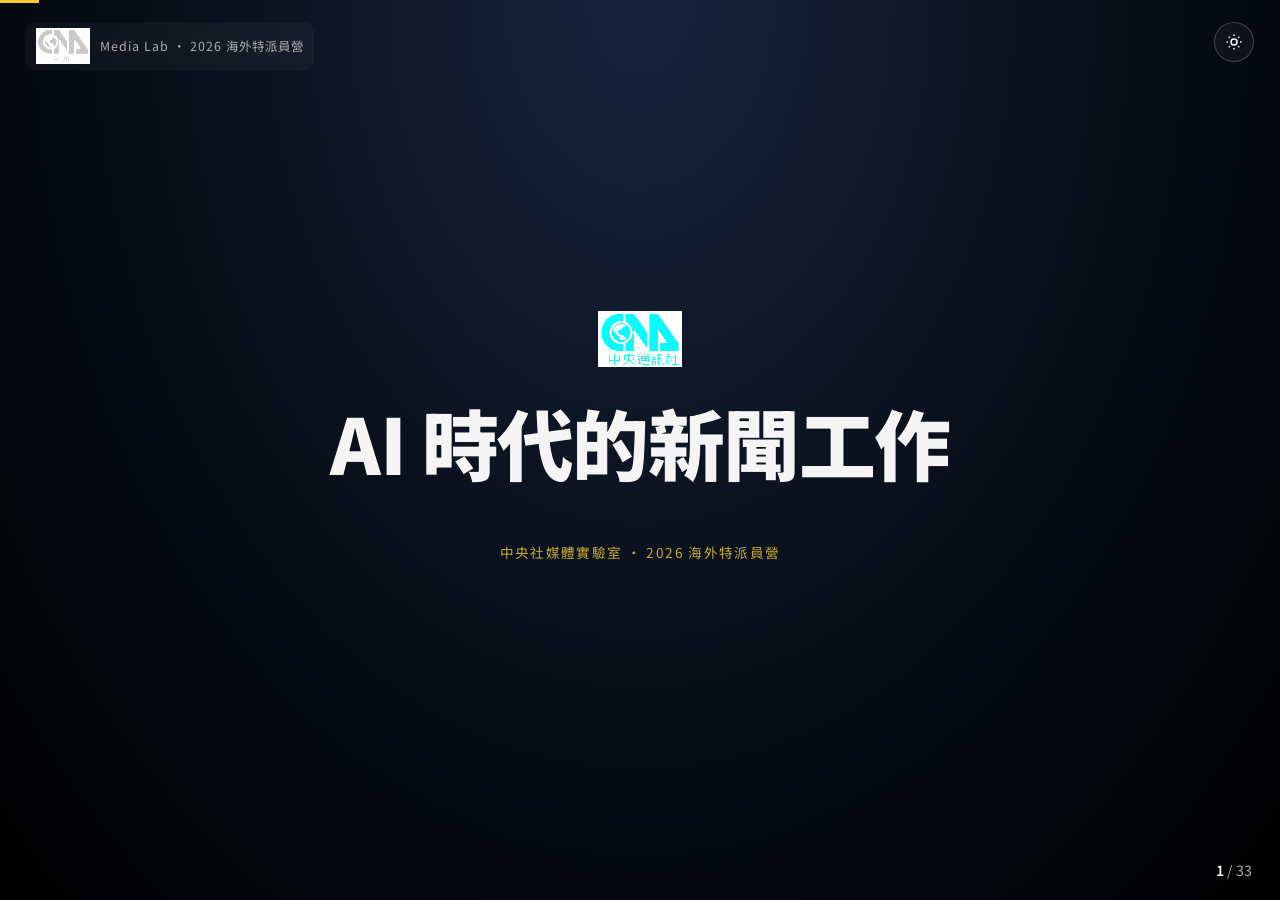
==== presentation.html @ 36f03f14 "Rebuild deck v3: follow updated MD, preserve user's exact text - 33 slides (was 32), more per-headin" ====
<!DOCTYPE html>
<html lang="zh-TW">
<head>
<meta charset="UTF-8">
<meta name="viewport" content="width=device-width, initial-scale=1, viewport-fit=cover">
<title>AI 時代的新聞工作 · 2026 海外特派員營</title>
<link rel="preconnect" href="https://fonts.googleapis.com">
<link rel="preconnect" href="https://fonts.gstatic.com" crossorigin>
<link href="https://fonts.googleapis.com/css2?family=Noto+Sans+TC:wght@400;500;700;900&display=swap" rel="stylesheet">
<style>
  :root {
    --bg: #0a0a0a; --bg-elev: #141414;
    --fg: #f5f5f5; --fg-dim: #aaa;
    --accent: #F4CC2F; --cna: #1B5FAA;
    --divider-bg: linear-gradient(135deg, #0b2543 0%, #1B5FAA 100%);
  }
  html, body { margin:0; padding:0; height:100%; overflow:hidden; background:var(--bg); color:var(--fg);
    font-family: "Noto Sans TC", "PingFang TC", "Microsoft JhengHei", sans-serif; -webkit-font-smoothing: antialiased; }
  #deck { position:relative; height:100vh; width:100vw; }
  .slide { position:absolute; inset:0; display:flex; flex-direction:column;
    justify-content:center; align-items:center; padding:7vh 6vw 10vh; box-sizing:border-box;
    opacity:0; pointer-events:none; transition:opacity 380ms, transform 380ms; transform:translateX(30px);
    overflow-y:auto; overflow-x:hidden; scrollbar-width:thin; scrollbar-color:rgba(255,255,255,0.2) transparent; }
  .slide.active { opacity:1; pointer-events:auto; transform:translateX(0); }
  .slide::-webkit-scrollbar { width:8px; }
  .slide::-webkit-scrollbar-thumb { background:rgba(255,255,255,0.2); border-radius:4px; }
  .slide::-webkit-scrollbar-thumb:hover { background:rgba(255,255,255,0.4); }
  .slide .scroll-hint { position:absolute; bottom:16px; left:50%; transform:translateX(-50%);
    color:var(--accent); font-size:0.78rem; letter-spacing:0.1em; opacity:0.7;
    pointer-events:none; animation:bob 1.8s ease-in-out infinite; }
  @keyframes bob { 0%,100% { transform:translate(-50%, 0); } 50% { transform:translate(-50%, 5px); } }

  /* brand + theme toggle */
  .brand { position:fixed; top:22px; left:26px; z-index:100; display:flex; align-items:center; gap:10px;
    padding:6px 10px; border-radius:8px; background:rgba(255,255,255,0.04); backdrop-filter:blur(6px); }
  .brand img { height:36px; width:auto; display:block; filter:brightness(8) saturate(0); }
  .brand span { font-size:0.78rem; letter-spacing:0.08em; color:var(--fg-dim); }
  .theme-toggle { position:fixed; top:22px; right:26px; z-index:100; width:40px; height:40px;
    border-radius:50%; border:1px solid rgba(255,255,255,0.2); background:rgba(255,255,255,0.04);
    color:var(--fg); cursor:pointer; display:flex; align-items:center; justify-content:center; transition:background 200ms; }
  .theme-toggle:hover { background:rgba(255,255,255,0.1); }
  .theme-toggle svg { width:18px; height:18px; stroke:currentColor; fill:none; stroke-width:2; }

  /* navigation */
  .ctrl { position:fixed; top:0; height:100%; width:14vw; z-index:50; display:flex;
    align-items:center; justify-content:center; cursor:pointer; opacity:0; transition:opacity 200ms; color:var(--fg); }
  .ctrl:hover { opacity:0.5; }
  .ctrl.prev { left:0; } .ctrl.next { right:0; }
  .ctrl svg { width:44px; height:44px; stroke:currentColor; fill:none; stroke-width:2; }

  .indicator { position:fixed; bottom:20px; right:28px; z-index:100; font-size:0.88rem;
    color:var(--fg-dim); font-variant-numeric: tabular-nums; }
  .indicator b { color:var(--fg); font-weight:600; }
  .progress { position:fixed; left:0; top:0; height:3px; z-index:200; background:var(--accent); transition:width 300ms; }

  .thumbs-zone { position:fixed; left:0; right:0; bottom:0; height:100px; z-index:80; }
  .thumbs { position:absolute; left:0; right:0; bottom:0; display:flex; gap:6px; padding:8px 12px;
    overflow-x:auto; overflow-y:hidden; background:rgba(0,0,0,0.85); backdrop-filter:blur(8px);
    opacity:0; transform:translateY(20px); pointer-events:none; transition:opacity 250ms, transform 250ms; }
  .thumbs-zone:hover .thumbs { opacity:1; transform:translateY(0); pointer-events:auto; }
  .thumb { flex:0 0 auto; width:78px; height:48px; border-radius:4px; background:#222; color:#ccc;
    font-size:0.7rem; display:flex; align-items:center; justify-content:center; cursor:pointer;
    border:2px solid transparent; line-height:1.1; text-align:center; padding:4px; }
  .thumb:hover { background:#333; }
  .thumb.active { border-color:var(--accent); background:#444; color:#fff; }

  /* typography */
  .slide h1 { font-size:clamp(2.4rem, 6vw, 5rem); font-weight:900; line-height:1.1;
    margin:0 0 18px; letter-spacing:-0.02em; }
  .slide h2 { font-size:clamp(1.5rem, 2.8vw, 2.4rem); font-weight:800; line-height:1.2;
    margin:0 0 18px; letter-spacing:-0.01em; }
  .slide .tag { margin-top:40px; font-size:0.85rem; letter-spacing:0.1em;
    color:var(--accent); text-transform:uppercase; opacity:0.8; }
  .slide .body { font-size:clamp(1rem, 1.4vw, 1.2rem); line-height:1.7;
    max-width:60ch; margin-top:12px; color:var(--fg); }
  .slide .caption { font-size:clamp(0.95rem, 1.3vw, 1.15rem); color:var(--fg-dim);
    margin-top:18px; max-width:60ch; text-align:center; }
  .slide .context { font-size:clamp(0.95rem, 1.2vw, 1.1rem); color:var(--fg-dim);
    line-height:1.7; max-width:64ch; margin:0 0 18px; }
  .slide .lead { font-size:clamp(1.05rem, 1.4vw, 1.3rem); color:var(--fg); line-height:1.6;
    max-width:44ch; margin:0 0 18px; font-weight:500; }

  /* title */
  .s-title { background:radial-gradient(ellipse at top, #17253c 0%, #060b14 60%, #000 100%); text-align:center; }
  .s-title .brand-mark img { height:56px; filter:brightness(8); margin-bottom:28px; }

  /* divider */
  .s-divider { background:var(--divider-bg); color:#fff; justify-content:flex-start; align-items:flex-start; padding:14vh 8vw; }
  .s-divider .divider-num { font-size:clamp(1.2rem, 2vw, 1.8rem); font-weight:700; letter-spacing:0.3em;
    color:var(--accent); text-transform:uppercase; }
  .s-divider .divider-title { font-size:clamp(2.5rem, 6vw, 4.4rem); font-weight:900; margin-top:20px; line-height:1.1; }

  /* text hook */
  .s-text { text-align:center; }
  .s-text h2 { font-size:clamp(2rem, 5vw, 4rem); max-width:18ch; }

  /* paragraph */
  .s-paragraph { justify-content:center; align-items:flex-start; padding:8vh 12vw; }
  .s-paragraph h2 { margin-bottom:22px; }
  .para { font-size:clamp(1.05rem, 1.5vw, 1.4rem); line-height:1.8; max-width:60ch; color:var(--fg); margin:0; }

  /* long numbered list */
  .s-longlist { justify-content:flex-start; padding-top:6vh; padding-left:8vw; padding-right:8vw; }
  .s-longlist h2 { align-self:flex-start; color:var(--accent); }
  .longlist { list-style:none; padding:0; margin:0; width:100%; max-width:95ch; counter-reset:none; }
  .longlist li { display:grid; grid-template-columns:60px 1fr; gap:16px; align-items:flex-start;
    padding:14px 0; border-bottom:1px solid rgba(255,255,255,0.08); }
  .longlist li:last-child { border-bottom:none; }
  .longlist .ln { color:var(--accent); font-weight:800; font-size:1.4rem; line-height:1.6;
    font-variant-numeric:tabular-nums; }
  .longlist .lt { font-size:clamp(0.95rem, 1.2vw, 1.12rem); line-height:1.75; color:var(--fg); }

  /* image */
  .s-image { justify-content:flex-start; padding-top:6vh; }
  .s-image h2 { align-self:flex-start; margin-bottom:14px; }
  .s-image figure { flex:1 1 auto; margin:0; display:flex; align-items:center; justify-content:center; width:100%; min-height:0; }
  .s-image figure img { max-width:100%; max-height:70vh; object-fit:contain;
    box-shadow:0 20px 60px rgba(0,0,0,0.5); border-radius:6px; }

  /* image + text */
  .s-img-text { justify-content:flex-start; padding-top:6vh; }
  .s-img-text h2 { align-self:flex-start; margin-bottom:14px; }
  .s-img-text figure { margin:0; display:flex; flex-direction:column; align-items:center; width:100%; }
  .s-img-text figure img { max-width:100%; max-height:48vh; object-fit:contain; border-radius:6px;
    box-shadow:0 16px 40px rgba(0,0,0,0.5); }
  .s-img-text figcaption { margin-top:12px; color:var(--fg-dim); font-size:0.95rem; }
  .s-img-text .body { margin-top:20px; max-width:70ch; }

  /* image + context */
  .s-img-ctx { justify-content:flex-start; padding-top:6vh; }
  .s-img-ctx h2 { align-self:flex-start; }
  .s-img-ctx .context { align-self:flex-start; }
  .s-img-ctx figure { margin:0; display:flex; justify-content:center; width:100%; }
  .s-img-ctx figure img { max-width:100%; max-height:50vh; object-fit:contain; border-radius:6px;
    box-shadow:0 16px 40px rgba(0,0,0,0.5); }

  /* image + lead */
  .s-img-lead { justify-content:flex-start; padding-top:6vh; align-items:center; }
  .s-img-lead h2 { align-self:flex-start; }
  .s-img-lead .lead { align-self:flex-start; }
  .s-img-lead figure { flex:1 1 auto; margin:0; display:flex; align-items:center; justify-content:center; width:100%; min-height:0; }
  .s-img-lead figure img { max-width:100%; max-height:54vh; object-fit:contain; border-radius:6px;
    box-shadow:0 16px 40px rgba(0,0,0,0.5); }

  /* big question overlay */
  .s-bigq { padding:0; }
  .s-bigq figure.bg { position:absolute; inset:0; margin:0; z-index:1; }
  .s-bigq figure.bg img { width:100%; height:100%; object-fit:cover; filter:brightness(0.42) blur(1px); }
  .s-bigq .overlay { position:relative; z-index:2; padding:8vh 10vw; text-align:center;
    display:flex; flex-direction:column; align-items:center; justify-content:center; }
  .s-bigq h2 { font-size:clamp(2.4rem, 6vw, 5rem); line-height:1.15; max-width:20ch; text-shadow:0 4px 24px rgba(0,0,0,0.6); }

  /* video */
  .s-video { justify-content:flex-start; padding-top:6vh; }
  .s-video.ctx { padding-top:5vh; }
  .s-video h2 { align-self:flex-start; margin-bottom:14px; }
  .s-video .context { align-self:flex-start; }
  .s-video figure { flex:1 1 auto; margin:0; display:flex; align-items:center; justify-content:center; width:100%; min-height:0; }
  .s-video video { max-width:100%; max-height:66vh; border-radius:8px; background:#000;
    box-shadow:0 20px 60px rgba(0,0,0,0.6); }

  .s-video-hero { justify-content:center; align-items:center; padding:5vh 8vw; }
  .s-video-hero h2 { font-size:clamp(2rem, 4vw, 3.4rem); margin-bottom:28px; text-align:center; }
  .s-video-hero figure { margin:0; width:100%; display:flex; justify-content:center; }
  .s-video-hero video { max-width:80vw; max-height:66vh; border-radius:10px;
    box-shadow:0 20px 60px rgba(0,0,0,0.6); }

  /* tags */
  .s-tags { justify-content:flex-start; padding-top:8vh; }
  .s-tags h2 { align-self:flex-start; }
  .tag-rows { display:flex; flex-direction:column; gap:14px; width:100%; max-width:1100px; }
  .tag-row { display:flex; flex-wrap:wrap; gap:10px; }
  .tag-chip { background:rgba(255,255,255,0.06); border:1px solid rgba(255,255,255,0.12);
    padding:8px 16px; border-radius:999px; font-size:clamp(0.9rem, 1.3vw, 1.1rem); font-weight:500; }

  /* light mode */
  body.light { --bg:#f7f5ef; --bg-elev:#fff; --fg:#111; --fg-dim:#555; }
  body.light .s-title { background:radial-gradient(ellipse at top, #e8f0fe 0%, #fff 60%, #fff 100%); color:#0b2543; }
  body.light .s-title .brand-mark img { filter:none; }
  body.light .brand img { filter:none; }
  body.light .brand { background:rgba(0,0,0,0.04); }
  body.light .brand span { color:#555; }
  body.light .s-divider { background:linear-gradient(135deg, #1B5FAA 0%, #0b2543 100%); color:#fff; }
  body.light .tag-chip { background:rgba(0,0,0,0.04); border-color:rgba(0,0,0,0.12); }
  body.light .longlist li { border-bottom-color:rgba(0,0,0,0.08); }
  body.light .thumbs { background:rgba(255,255,255,0.95); }
  body.light .thumb { background:#eee; color:#333; }
  body.light .thumb.active { background:#fff; }

  /* mobile */
  @media (max-width: 768px) {
    .slide { padding:12vh 6vw 14vh; }
    .brand span { display:none; }
    .ctrl { width:22vw; }
    .longlist li { grid-template-columns:40px 1fr; }
  }
</style>
</head>
<body>

<div class="brand">
  <img src="[data-uri]" alt="CNA">
  <span>Media Lab · 2026 海外特派員營</span>
</div>

<button class="theme-toggle" id="themeToggle" title="切換深/淺色模式">
  <svg viewBox="0 0 24 24"><circle cx="12" cy="12" r="4"/><path d="M12 2v2M12 20v2M4.93 4.93l1.41 1.41M17.66 17.66l1.41 1.41M2 12h2M20 12h2M4.93 19.07l1.41-1.41M17.66 6.34l1.41-1.41"/></svg>
</button>

<div class="progress" id="progress" style="width:0;"></div>

<main id="deck">
<section class="slide s-title" data-idx="0">
  <div class="brand-mark"><img src="[data-uri]" alt="CNA"></div>
  <h1>AI 時代的新聞工作</h1>
  <div class="tag">中央社媒體實驗室 · 2026 海外特派員營</div>
</section>
<section class="slide s-video-hero" data-idx="1">
  <h2>特別來賓</h2>
  <figure><video src="./assets/jiming_opening.mp4" controls preload="metadata" playsinline></video></figure>
</section>
<section class="slide s-divider" data-idx="2">
  <div class="divider-num">Part 1</div>
  <h2 class="divider-title">AI 大浪來了，媒體受衝擊</h2>
</section>
<section class="slide s-text" data-idx="3">
  <h2>少時不讀書<br>長大當記者</h2>
</section>
<section class="slide s-longlist" data-idx="4">
  <h2>2026 年，不好的開局</h2>
  <ol class="longlist"><li><span class="ln">01</span><span class="lt">華郵裁員300位編採人員，關閉體育版、圖書版，裁撤中東、印度與澳洲等地駐外記者，資源集中在政治、商業、科技、健康和氣候，報導重點轉到全國受眾；AI整合到新聞產製流程當中，包含管理讀者評論、製作Podcast，建立自有AI搜尋工具或資料庫服務。</span></li><li><span class="ln">02</span><span class="lt">BBC 4月宣布裁1,800~2,000個職位，每10人就有1人需離職，以減輕「龐大財務壓力」、達成未來2年樽節新台幣214億元目標。</span></li><li><span class="ln">03</span><span class="lt">根據就業諮詢公司，2025年，美國媒體業裁撤17,163個崗位，洛杉磯時報、NBC新聞、CBS新聞等，都因廣告收入下降、債台高築、受眾轉向社群平台與AI，持續成本清算轉型。</span></li><li><span class="ln">04</span><span class="lt">關鍵評論網、TVBS裁員</span></li></ol>
</section>
<section class="slide s-img-text" data-idx="5">
  <h2>完蛋了，這些職業都要失業啦</h2>
  <figure><img src="./assets/AI_job_replace.png" alt=""><figcaption>翻譯蹲完記者蹲，記者蹲，記者蹲完工程師蹲</figcaption></figure>
  <p class="body">迪士尼宣布裁員1,000人，波及影視、行銷、ESPN和公司總部等部門。漫威約8%人力遭到解僱。Snapchat母公司宣布裁員1,000人，占整體人力16%。公司將裁員歸咎於「AI的快速發展」，稱AI進步有助員工減少重複性工作。</p>
</section>
<section class="slide s-image" data-idx="6">
  <h2>其實，我更忙了</h2>
  <figure><img src="./assets/DW_ai.png" alt=""></figure>
  <p class="caption">德國之聲AI發展主管的分享</p>
</section>
<section class="slide s-tags" data-idx="7">
  <h2>AI 熱詞你聽過幾個？</h2>
  <div class="tag-rows"><div class="tag-row"><span class="tag-chip">ChatGPT</span><span class="tag-chip">Claude</span><span class="tag-chip">Gemini</span><span class="tag-chip">Grok</span><span class="tag-chip">Perplexity</span></div><div class="tag-row"><span class="tag-chip">Midjourney</span><span class="tag-chip">Nano Banana</span><span class="tag-chip">Seedance</span></div><div class="tag-row"><span class="tag-chip">Copilot</span><span class="tag-chip">Vibe Coding</span><span class="tag-chip">ClaudeCode</span><span class="tag-chip">Agentic Coding</span><span class="tag-chip">Harness Coding</span></div><div class="tag-row"><span class="tag-chip">OpenClaw</span><span class="tag-chip">Hermes Agent</span></div></div>
</section>
<section class="slide s-divider" data-idx="8">
  <div class="divider-num">Part 2</div>
  <h2 class="divider-title">你的識讀能力幾級？</h2>
</section>
<section class="slide s-paragraph" data-idx="9">
  <h2>literacy</h2>
  <p class="para">談談古老的這個字 literacy。本來是在講國家的人識不識「字」，因為識字，整體素質、國力才能提升。<br><br>現代已擴展為獲取、理解、創造與傳達資訊的綜合能力，包含電腦素養、金融知識、媒體識讀等專業技能。它是個人賦權、終身學習及融入社會的關鍵基礎。</p>
</section>
<section class="slide s-image" data-idx="10">
  <h2>這張照片哪裡怪 1？</h2>
  <figure><img src="./assets/a_younger_president_in_the_white_house_oval_office_2024.png" alt=""></figure>
  <p class="caption">這張照片哪裡怪 1</p>
</section>
<section class="slide s-image" data-idx="11">
  <h2>這張照片哪裡怪 2026？</h2>
  <figure><img src="./assets/a_younger_president_in_the_white_house_oval_office_2026.png" alt=""></figure>
  <p class="caption">這張照片哪裡怪 2</p>
</section>
<section class="slide s-img-ctx" data-idx="12">
  <h2>這張照片哪裡怪 2？</h2>
  <p class="context">凱特王妃術後首張官方照疑遭修改 美聯路透法新等多家媒體撤稿。<br>意在平息公眾對凱特健康情形臆測的照片卻引來更多傳言和紛擾......美聯社、路透社、法新社等國際通訊社，以及Getty、Shutterstock等圖庫公司陸續撤回照片，並通知客戶停止使用。撤圖的主要原因是照片修改幅度過大、有經數位技術改造的痕跡。未有跡象顯示照片為偽造。</p>
  <figure><img src="./assets/kate1.png" alt=""></figure>
  <p class="caption">這張照片哪裡怪 3</p>
</section>
<section class="slide s-image" data-idx="13">
  <h2>這張照片哪裡怪 2？</h2>
  <figure><img src="./assets/kate2.jpg" alt=""></figure>
  <p class="caption">你不說我真不知道</p>
</section>
<section class="slide s-divider" data-idx="14">
  <div class="divider-num">Part 3</div>
  <h2 class="divider-title">新聞倫理的新課題：這樣可以嗎？</h2>
</section>
<section class="slide s-image" data-idx="15">
  <h2>這樣可以嗎之一？</h2>
  <figure><img src="./assets/TVBS.jpg" alt=""></figure>
  <p class="caption">做得出來的請舉手</p>
</section>
<section class="slide s-image" data-idx="16">
  <h2>這樣可以嗎之二？</h2>
  <figure><img src="./assets/sakura.png" alt=""></figure>
  <p class="caption">有一個小 mark</p>
</section>
<section class="slide s-image" data-idx="17">
  <h2>這樣可以嗎之二？</h2>
  <figure><img src="./assets/sakura-gen.png" alt=""></figure>
  <p class="caption">我...只是想要...對焦</p>
</section>
<section class="slide s-video" data-idx="18">
  <h2>這樣可以嗎之三？</h2>
  <figure><video src="./assets/realtime-photo.mov" controls preload="metadata" playsinline></video></figure>
  <p class="caption">仔細看，它長高了</p>
</section>
<section class="slide s-image" data-idx="19">
  <h2>理解 LLM 的原理</h2>
  <figure><img src="./assets/WhatsLLM.png" alt=""></figure>
  <p class="caption">你一定要知道它是接龍引擎</p>
</section>
<section class="slide s-image" data-idx="20">
  <h2>它哪天說不定幫你個大忙</h2>
  <figure><img src="./assets/dirty-data.png" alt=""></figure>
  <p class="caption">Garbage In Garbage Out</p>
</section>
<section class="slide s-divider" data-idx="21">
  <div class="divider-num">Part 4</div>
  <h2 class="divider-title">中央社媒體實驗室的 AI 應用</h2>
</section>
<section class="slide s-paragraph" data-idx="22">
  
  <p class="para">比賽就是這樣的 好像跑步游泳一樣 還不是你做什麼他就做什麼<br><br>但全球華文媒體有用過飛鴿傳書又有用過AI的，只有中央社</p>
</section>
<section class="slide s-video ctx" data-idx="23">
  <h2>志明編輯助手</h2>
  <p class="context">以往不同新聞領域、不同語種的新聞，需要不同職務的人來處理，但是有了助手？</p>
  <figure><video src="./assets/jiming_combine.mp4" controls preload="metadata" playsinline></video></figure>
  <p class="caption">綜合外電報導？交給志明</p>
</section>
<section class="slide s-video" data-idx="24">
  <h2>Agents 時代來臨</h2>
  <figure><video src="./assets/agent-line.mp4" controls preload="metadata" playsinline></video></figure>
  <p class="caption">組一張圖，你先開 photoshop？</p>
</section>
<section class="slide s-video" data-idx="25">
  <h2>零點擊時代的新聞會是怎麼樣 1</h2>
  <figure><video src="./assets/fake.mov" controls preload="metadata" playsinline></video></figure>
  <p class="caption">零點擊？示範給你看</p>
</section>
<section class="slide s-video" data-idx="26">
  <h2>零點擊時代的新聞會是怎麼樣 2</h2>
  <figure><video src="./assets/AskCNA.mov" controls preload="metadata" playsinline></video></figure>
  <p class="caption">Ask CNA</p>
</section>
<section class="slide s-image" data-idx="27">
  <h2>零點擊時代的新聞會是怎麼樣 3</h2>
  <figure><img src="./assets/cna-mcp.png" alt=""></figure>
  <p class="caption">在 Claude、ChatGPT 就能問中央社</p>
</section>
<section class="slide s-divider" data-idx="28">
  <div class="divider-num">結 語</div>
  <h2 class="divider-title">新聞的未來？</h2>
</section>
<section class="slide s-bigq" data-idx="29">
  <figure class="bg"><img src="./assets/AI_combo.png" alt=""></figure>
  <div class="overlay">
    <h2>民主社會可以沒有新聞嗎？</h2>
    <p class="caption">記者在現場</p>
  </div>
</section>
<section class="slide s-img-lead" data-idx="30">
  <h2>學習在 AI 時代，你的準備是什麼？</h2>
  <p class="lead">好像不用再問要不要學程式？<br>至少，你要會問 AI。那...問哪個？</p>
  <figure><img src="./assets/mav_council_3.png" alt=""></figure>
  <p class="caption">小孩子才做選擇，我全都問</p>
</section>
<section class="slide s-img-lead" data-idx="31">
  <h2>要不要學程式？</h2>
  <p class="lead">Prompt: 仿照間諜家家酒的三大角色，把臉改成中年男子</p>
  <figure><img src="./assets/mav_council-ojisan.png" alt=""></figure>
  <p class="caption">世界萬物皆有名字，有名字才能開始</p>
</section>
<section class="slide s-image" data-idx="32">
  <h2>大叔說教時間</h2>
  <figure><img src="./assets/ending.png" alt=""></figure>
  <p class="caption">參加我是海外特派員，增廣見聞</p>
</section>
</main>

<div class="ctrl prev" id="prevBtn"><svg viewBox="0 0 24 24"><path d="M15 18l-6-6 6-6"/></svg></div>
<div class="ctrl next" id="nextBtn"><svg viewBox="0 0 24 24"><path d="M9 18l6-6-6-6"/></svg></div>

<div class="indicator"><b id="curPage">1</b> / 33</div>

<div class="thumbs-zone"><div class="thumbs" id="thumbs"></div></div>

<script>
(function() {
  const slides = document.querySelectorAll('.slide');
  const total = slides.length;
  let cur = 0;
  const curPage = document.getElementById('curPage');
  const progress = document.getElementById('progress');
  const thumbs = document.getElementById('thumbs');

  slides.forEach((sl, i) => {
    const t = document.createElement('div');
    t.className = 'thumb';
    const h = sl.querySelector('h1, h2, .divider-title');
    const label = h ? h.textContent.replace(/\n/g, ' ').slice(0, 14) : '#' + (i+1);
    t.textContent = (i+1) + ' · ' + label;
    t.addEventListener('click', () => go(i));
    thumbs.appendChild(t);
  });
  const thumbEls = thumbs.querySelectorAll('.thumb');

  function addScrollHint(sl) {
    let existing = sl.querySelector('.scroll-hint');
    const overflows = sl.scrollHeight > sl.clientHeight + 4;
    if (overflows && !existing) {
      const hint = document.createElement('div');
      hint.className = 'scroll-hint';
      hint.innerHTML = '▼ 往下捲動';
      sl.appendChild(hint);
      sl.addEventListener('scroll', () => {
        hint.style.opacity = sl.scrollTop > 40 ? '0' : '0.7';
      }, { passive: true });
    } else if (!overflows && existing) {
      existing.remove();
    }
  }

  function render() {
    slides.forEach((sl, i) => {
      sl.classList.toggle('active', i === cur);
      const v = sl.querySelector('video');
      if (v && i !== cur) v.pause();
      if (i === cur) {
        sl.scrollTop = 0;
        requestAnimationFrame(() => addScrollHint(sl));
      }
    });
    thumbEls.forEach((t, i) => t.classList.toggle('active', i === cur));
    curPage.textContent = cur + 1;
    progress.style.width = ((cur + 1) / total * 100) + '%';
    const active = thumbEls[cur];
    if (active) active.scrollIntoView({ block:'nearest', inline:'center', behavior:'smooth' });
  }

  window.addEventListener('resize', () => { const s = slides[cur]; if (s) addScrollHint(s); });
  document.querySelectorAll('.slide img').forEach(img => {
    img.addEventListener('load', () => { const s = slides[cur]; if (s) addScrollHint(s); });
  });

  function go(i) { cur = Math.max(0, Math.min(total - 1, i)); render(); }
  const next = () => go(cur + 1);
  const prev = () => go(cur - 1);

  document.getElementById('nextBtn').addEventListener('click', next);
  document.getElementById('prevBtn').addEventListener('click', prev);
  document.addEventListener('keydown', (e) => {
    if (e.target.tagName === 'VIDEO') return;
    if (['ArrowRight','ArrowDown',' ','PageDown'].includes(e.key)) { next(); e.preventDefault(); }
    else if (['ArrowLeft','ArrowUp','PageUp'].includes(e.key)) { prev(); e.preventDefault(); }
    else if (e.key === 'Home') go(0);
    else if (e.key === 'End') go(total - 1);
    else if (e.key.toLowerCase() === 'f') {
      if (document.fullscreenElement) document.exitFullscreen();
      else document.documentElement.requestFullscreen();
    }
  });

  let tx = null;
  document.addEventListener('touchstart', (e) => { tx = e.touches[0].clientX; });
  document.addEventListener('touchend', (e) => {
    if (tx == null) return;
    const dx = e.changedTouches[0].clientX - tx;
    if (Math.abs(dx) > 50) (dx < 0 ? next : prev)();
    tx = null;
  });

  const btn = document.getElementById('themeToggle');
  if (localStorage.getItem('pres-theme') === 'light') document.body.classList.add('light');
  btn.addEventListener('click', () => {
    document.body.classList.toggle('light');
    localStorage.setItem('pres-theme', document.body.classList.contains('light') ? 'light' : 'dark');
  });
  render();
})();
</script>
</body>
</html>
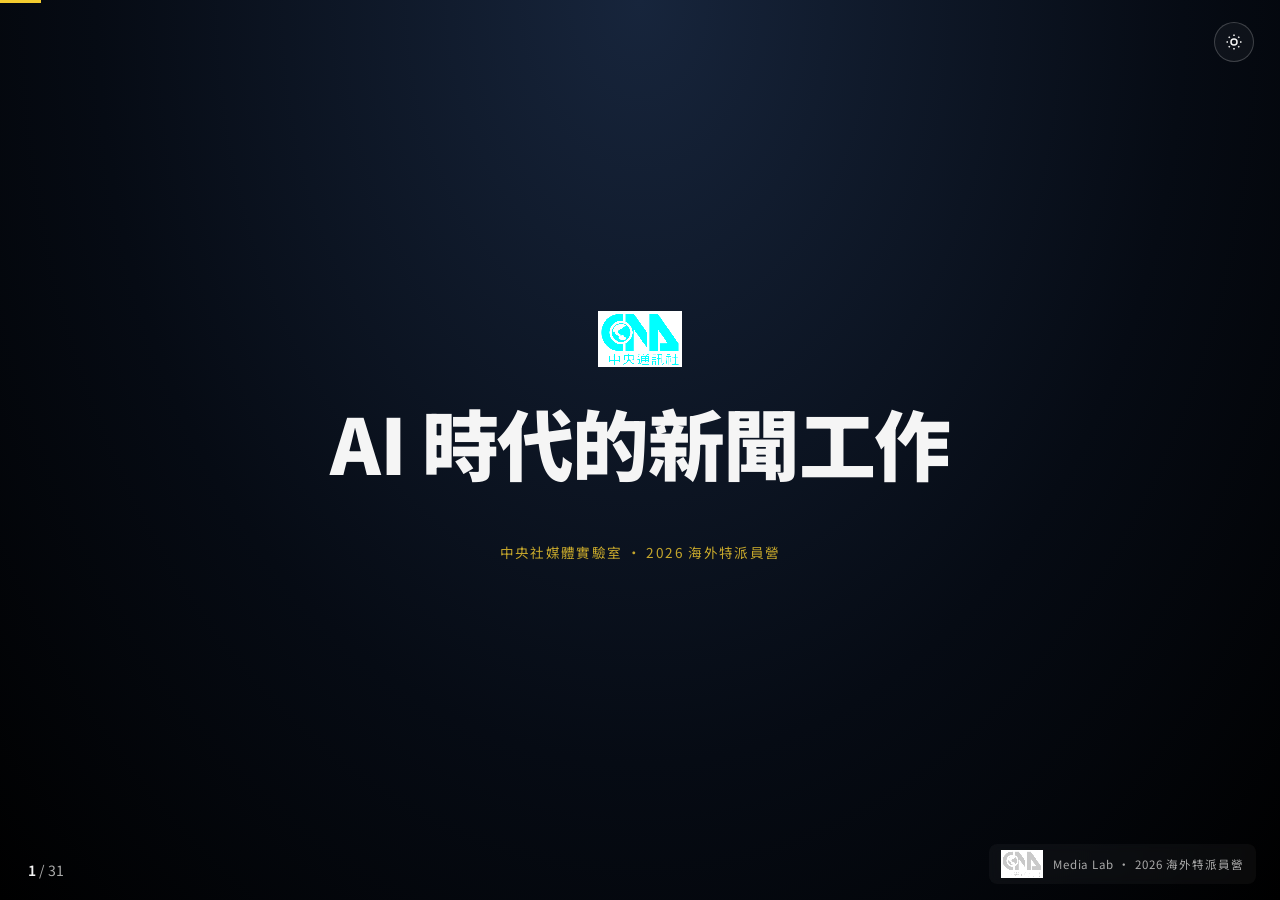
==== commit a49e6bdc: "Layout tweaks + MD resync - Move brand mark (CNA + Media Lab) from top-left to bottom-right - Move p" ====
--- a/presentation.html
+++ b/presentation.html
@@ -31,10 +31,10 @@
   @keyframes bob { 0%,100% { transform:translate(-50%, 0); } 50% { transform:translate(-50%, 5px); } }
 
   /* brand + theme toggle */
-  .brand { position:fixed; top:22px; left:26px; z-index:100; display:flex; align-items:center; gap:10px;
-    padding:6px 10px; border-radius:8px; background:rgba(255,255,255,0.04); backdrop-filter:blur(6px); }
-  .brand img { height:36px; width:auto; display:block; filter:brightness(8) saturate(0); }
-  .brand span { font-size:0.78rem; letter-spacing:0.08em; color:var(--fg-dim); }
+  .brand { position:fixed; bottom:16px; right:24px; z-index:100; display:flex; align-items:center; gap:10px;
+    padding:6px 12px; border-radius:8px; background:rgba(255,255,255,0.04); backdrop-filter:blur(6px); }
+  .brand img { height:28px; width:auto; display:block; filter:brightness(8) saturate(0); }
+  .brand span { font-size:0.72rem; letter-spacing:0.08em; color:var(--fg-dim); }
   .theme-toggle { position:fixed; top:22px; right:26px; z-index:100; width:40px; height:40px;
     border-radius:50%; border:1px solid rgba(255,255,255,0.2); background:rgba(255,255,255,0.04);
     color:var(--fg); cursor:pointer; display:flex; align-items:center; justify-content:center; transition:background 200ms; }
@@ -48,7 +48,7 @@
   .ctrl.prev { left:0; } .ctrl.next { right:0; }
   .ctrl svg { width:44px; height:44px; stroke:currentColor; fill:none; stroke-width:2; }
 
-  .indicator { position:fixed; bottom:20px; right:28px; z-index:100; font-size:0.88rem;
+  .indicator { position:fixed; bottom:20px; left:28px; z-index:100; font-size:0.88rem;
     color:var(--fg-dim); font-variant-numeric: tabular-nums; }
   .indicator b { color:var(--fg); font-weight:600; }
   .progress { position:fixed; left:0; top:0; height:3px; z-index:200; background:var(--accent); transition:width 300ms; }
@@ -148,6 +148,8 @@
   .s-bigq figure.bg img { width:100%; height:100%; object-fit:cover; filter:brightness(0.42) blur(1px); }
   .s-bigq .overlay { position:relative; z-index:2; padding:8vh 10vw; text-align:center;
     display:flex; flex-direction:column; align-items:center; justify-content:center; }
+  .s-bigq .eyebrow { font-size:0.9rem; letter-spacing:0.3em; color:var(--accent);
+    text-transform:uppercase; margin-bottom:18px; font-weight:700; text-shadow:0 2px 12px rgba(0,0,0,0.6); }
   .s-bigq h2 { font-size:clamp(2.4rem, 6vw, 5rem); line-height:1.15; max-width:20ch; text-shadow:0 4px 24px rgba(0,0,0,0.6); }
 
   /* video */
@@ -223,148 +225,142 @@
   <div class="divider-num">Part 1</div>
   <h2 class="divider-title">AI 大浪來了，媒體受衝擊</h2>
 </section>
-<section class="slide s-text" data-idx="3">
-  <h2>少時不讀書<br>長大當記者</h2>
-</section>
-<section class="slide s-longlist" data-idx="4">
+<section class="slide s-longlist" data-idx="3">
   <h2>2026 年，不好的開局</h2>
   <ol class="longlist"><li><span class="ln">01</span><span class="lt">華郵裁員300位編採人員，關閉體育版、圖書版，裁撤中東、印度與澳洲等地駐外記者，資源集中在政治、商業、科技、健康和氣候，報導重點轉到全國受眾；AI整合到新聞產製流程當中，包含管理讀者評論、製作Podcast，建立自有AI搜尋工具或資料庫服務。</span></li><li><span class="ln">02</span><span class="lt">BBC 4月宣布裁1,800~2,000個職位，每10人就有1人需離職，以減輕「龐大財務壓力」、達成未來2年樽節新台幣214億元目標。</span></li><li><span class="ln">03</span><span class="lt">根據就業諮詢公司，2025年，美國媒體業裁撤17,163個崗位，洛杉磯時報、NBC新聞、CBS新聞等，都因廣告收入下降、債台高築、受眾轉向社群平台與AI，持續成本清算轉型。</span></li><li><span class="ln">04</span><span class="lt">關鍵評論網、TVBS裁員</span></li></ol>
 </section>
-<section class="slide s-img-text" data-idx="5">
+<section class="slide s-img-text" data-idx="4">
   <h2>完蛋了，這些職業都要失業啦</h2>
   <figure><img src="./assets/AI_job_replace.png" alt=""><figcaption>翻譯蹲完記者蹲，記者蹲，記者蹲完工程師蹲</figcaption></figure>
   <p class="body">迪士尼宣布裁員1,000人，波及影視、行銷、ESPN和公司總部等部門。漫威約8%人力遭到解僱。Snapchat母公司宣布裁員1,000人，占整體人力16%。公司將裁員歸咎於「AI的快速發展」，稱AI進步有助員工減少重複性工作。</p>
 </section>
-<section class="slide s-image" data-idx="6">
+<section class="slide s-image" data-idx="5">
   <h2>其實，我更忙了</h2>
   <figure><img src="./assets/DW_ai.png" alt=""></figure>
   <p class="caption">德國之聲AI發展主管的分享</p>
 </section>
-<section class="slide s-tags" data-idx="7">
+<section class="slide s-tags" data-idx="6">
   <h2>AI 熱詞你聽過幾個？</h2>
   <div class="tag-rows"><div class="tag-row"><span class="tag-chip">ChatGPT</span><span class="tag-chip">Claude</span><span class="tag-chip">Gemini</span><span class="tag-chip">Grok</span><span class="tag-chip">Perplexity</span></div><div class="tag-row"><span class="tag-chip">Midjourney</span><span class="tag-chip">Nano Banana</span><span class="tag-chip">Seedance</span></div><div class="tag-row"><span class="tag-chip">Copilot</span><span class="tag-chip">Vibe Coding</span><span class="tag-chip">ClaudeCode</span><span class="tag-chip">Agentic Coding</span><span class="tag-chip">Harness Coding</span></div><div class="tag-row"><span class="tag-chip">OpenClaw</span><span class="tag-chip">Hermes Agent</span></div></div>
 </section>
-<section class="slide s-divider" data-idx="8">
+<section class="slide s-divider" data-idx="7">
   <div class="divider-num">Part 2</div>
   <h2 class="divider-title">你的識讀能力幾級？</h2>
 </section>
-<section class="slide s-paragraph" data-idx="9">
+<section class="slide s-paragraph" data-idx="8">
   <h2>literacy</h2>
   <p class="para">談談古老的這個字 literacy。本來是在講國家的人識不識「字」，因為識字，整體素質、國力才能提升。<br><br>現代已擴展為獲取、理解、創造與傳達資訊的綜合能力，包含電腦素養、金融知識、媒體識讀等專業技能。它是個人賦權、終身學習及融入社會的關鍵基礎。</p>
 </section>
-<section class="slide s-image" data-idx="10">
+<section class="slide s-image" data-idx="9">
   <h2>這張照片哪裡怪 1？</h2>
   <figure><img src="./assets/a_younger_president_in_the_white_house_oval_office_2024.png" alt=""></figure>
   <p class="caption">這張照片哪裡怪 1</p>
 </section>
-<section class="slide s-image" data-idx="11">
+<section class="slide s-image" data-idx="10">
   <h2>這張照片哪裡怪 2026？</h2>
   <figure><img src="./assets/a_younger_president_in_the_white_house_oval_office_2026.png" alt=""></figure>
   <p class="caption">這張照片哪裡怪 2</p>
 </section>
-<section class="slide s-img-ctx" data-idx="12">
+<section class="slide s-img-ctx" data-idx="11">
   <h2>這張照片哪裡怪 2？</h2>
   <p class="context">凱特王妃術後首張官方照疑遭修改 美聯路透法新等多家媒體撤稿。<br>意在平息公眾對凱特健康情形臆測的照片卻引來更多傳言和紛擾......美聯社、路透社、法新社等國際通訊社，以及Getty、Shutterstock等圖庫公司陸續撤回照片，並通知客戶停止使用。撤圖的主要原因是照片修改幅度過大、有經數位技術改造的痕跡。未有跡象顯示照片為偽造。</p>
   <figure><img src="./assets/kate1.png" alt=""></figure>
   <p class="caption">這張照片哪裡怪 3</p>
 </section>
-<section class="slide s-image" data-idx="13">
+<section class="slide s-image" data-idx="12">
   <h2>這張照片哪裡怪 2？</h2>
   <figure><img src="./assets/kate2.jpg" alt=""></figure>
   <p class="caption">你不說我真不知道</p>
 </section>
-<section class="slide s-divider" data-idx="14">
+<section class="slide s-divider" data-idx="13">
   <div class="divider-num">Part 3</div>
   <h2 class="divider-title">新聞倫理的新課題：這樣可以嗎？</h2>
 </section>
-<section class="slide s-image" data-idx="15">
+<section class="slide s-image" data-idx="14">
   <h2>這樣可以嗎之一？</h2>
   <figure><img src="./assets/TVBS.jpg" alt=""></figure>
   <p class="caption">做得出來的請舉手</p>
 </section>
-<section class="slide s-image" data-idx="16">
+<section class="slide s-image" data-idx="15">
   <h2>這樣可以嗎之二？</h2>
   <figure><img src="./assets/sakura.png" alt=""></figure>
   <p class="caption">有一個小 mark</p>
 </section>
-<section class="slide s-image" data-idx="17">
+<section class="slide s-image" data-idx="16">
   <h2>這樣可以嗎之二？</h2>
   <figure><img src="./assets/sakura-gen.png" alt=""></figure>
   <p class="caption">我...只是想要...對焦</p>
 </section>
-<section class="slide s-video" data-idx="18">
+<section class="slide s-video" data-idx="17">
   <h2>這樣可以嗎之三？</h2>
   <figure><video src="./assets/realtime-photo.mov" controls preload="metadata" playsinline></video></figure>
   <p class="caption">仔細看，它長高了</p>
 </section>
-<section class="slide s-image" data-idx="19">
+<section class="slide s-image" data-idx="18">
   <h2>理解 LLM 的原理</h2>
   <figure><img src="./assets/WhatsLLM.png" alt=""></figure>
   <p class="caption">你一定要知道它是接龍引擎</p>
 </section>
-<section class="slide s-image" data-idx="20">
+<section class="slide s-image" data-idx="19">
   <h2>它哪天說不定幫你個大忙</h2>
   <figure><img src="./assets/dirty-data.png" alt=""></figure>
   <p class="caption">Garbage In Garbage Out</p>
 </section>
-<section class="slide s-divider" data-idx="21">
+<section class="slide s-divider" data-idx="20">
   <div class="divider-num">Part 4</div>
   <h2 class="divider-title">中央社媒體實驗室的 AI 應用</h2>
 </section>
-<section class="slide s-paragraph" data-idx="22">
+<section class="slide s-paragraph" data-idx="21">
   
   <p class="para">比賽就是這樣的 好像跑步游泳一樣 還不是你做什麼他就做什麼<br><br>但全球華文媒體有用過飛鴿傳書又有用過AI的，只有中央社</p>
 </section>
-<section class="slide s-video ctx" data-idx="23">
+<section class="slide s-video ctx" data-idx="22">
   <h2>志明編輯助手</h2>
   <p class="context">以往不同新聞領域、不同語種的新聞，需要不同職務的人來處理，但是有了助手？</p>
   <figure><video src="./assets/jiming_combine.mp4" controls preload="metadata" playsinline></video></figure>
   <p class="caption">綜合外電報導？交給志明</p>
 </section>
-<section class="slide s-video" data-idx="24">
+<section class="slide s-video" data-idx="23">
   <h2>Agents 時代來臨</h2>
   <figure><video src="./assets/agent-line.mp4" controls preload="metadata" playsinline></video></figure>
   <p class="caption">組一張圖，你先開 photoshop？</p>
 </section>
-<section class="slide s-video" data-idx="25">
+<section class="slide s-video" data-idx="24">
   <h2>零點擊時代的新聞會是怎麼樣 1</h2>
   <figure><video src="./assets/fake.mov" controls preload="metadata" playsinline></video></figure>
   <p class="caption">零點擊？示範給你看</p>
 </section>
-<section class="slide s-video" data-idx="26">
+<section class="slide s-video" data-idx="25">
   <h2>零點擊時代的新聞會是怎麼樣 2</h2>
   <figure><video src="./assets/AskCNA.mov" controls preload="metadata" playsinline></video></figure>
   <p class="caption">Ask CNA</p>
 </section>
-<section class="slide s-image" data-idx="27">
+<section class="slide s-image" data-idx="26">
   <h2>零點擊時代的新聞會是怎麼樣 3</h2>
   <figure><img src="./assets/cna-mcp.png" alt=""></figure>
   <p class="caption">在 Claude、ChatGPT 就能問中央社</p>
 </section>
-<section class="slide s-divider" data-idx="28">
-  <div class="divider-num">結 語</div>
-  <h2 class="divider-title">新聞的未來？</h2>
-</section>
-<section class="slide s-bigq" data-idx="29">
+<section class="slide s-bigq" data-idx="27">
   <figure class="bg"><img src="./assets/AI_combo.png" alt=""></figure>
   <div class="overlay">
+    <div class="eyebrow">結 語</div>
     <h2>民主社會可以沒有新聞嗎？</h2>
     <p class="caption">記者在現場</p>
   </div>
 </section>
-<section class="slide s-img-lead" data-idx="30">
+<section class="slide s-img-lead" data-idx="28">
   <h2>學習在 AI 時代，你的準備是什麼？</h2>
   <p class="lead">好像不用再問要不要學程式？<br>至少，你要會問 AI。那...問哪個？</p>
   <figure><img src="./assets/mav_council_3.png" alt=""></figure>
   <p class="caption">小孩子才做選擇，我全都問</p>
 </section>
-<section class="slide s-img-lead" data-idx="31">
+<section class="slide s-img-lead" data-idx="29">
   <h2>要不要學程式？</h2>
   <p class="lead">Prompt: 仿照間諜家家酒的三大角色，把臉改成中年男子</p>
   <figure><img src="./assets/mav_council-ojisan.png" alt=""></figure>
   <p class="caption">世界萬物皆有名字，有名字才能開始</p>
 </section>
-<section class="slide s-image" data-idx="32">
+<section class="slide s-image" data-idx="30">
   <h2>大叔說教時間</h2>
   <figure><img src="./assets/ending.png" alt=""></figure>
   <p class="caption">參加我是海外特派員，增廣見聞</p>
@@ -374,7 +370,7 @@
 <div class="ctrl prev" id="prevBtn"><svg viewBox="0 0 24 24"><path d="M15 18l-6-6 6-6"/></svg></div>
 <div class="ctrl next" id="nextBtn"><svg viewBox="0 0 24 24"><path d="M9 18l6-6-6-6"/></svg></div>
 
-<div class="indicator"><b id="curPage">1</b> / 33</div>
+<div class="indicator"><b id="curPage">1</b> / 31</div>
 
 <div class="thumbs-zone"><div class="thumbs" id="thumbs"></div></div>
 
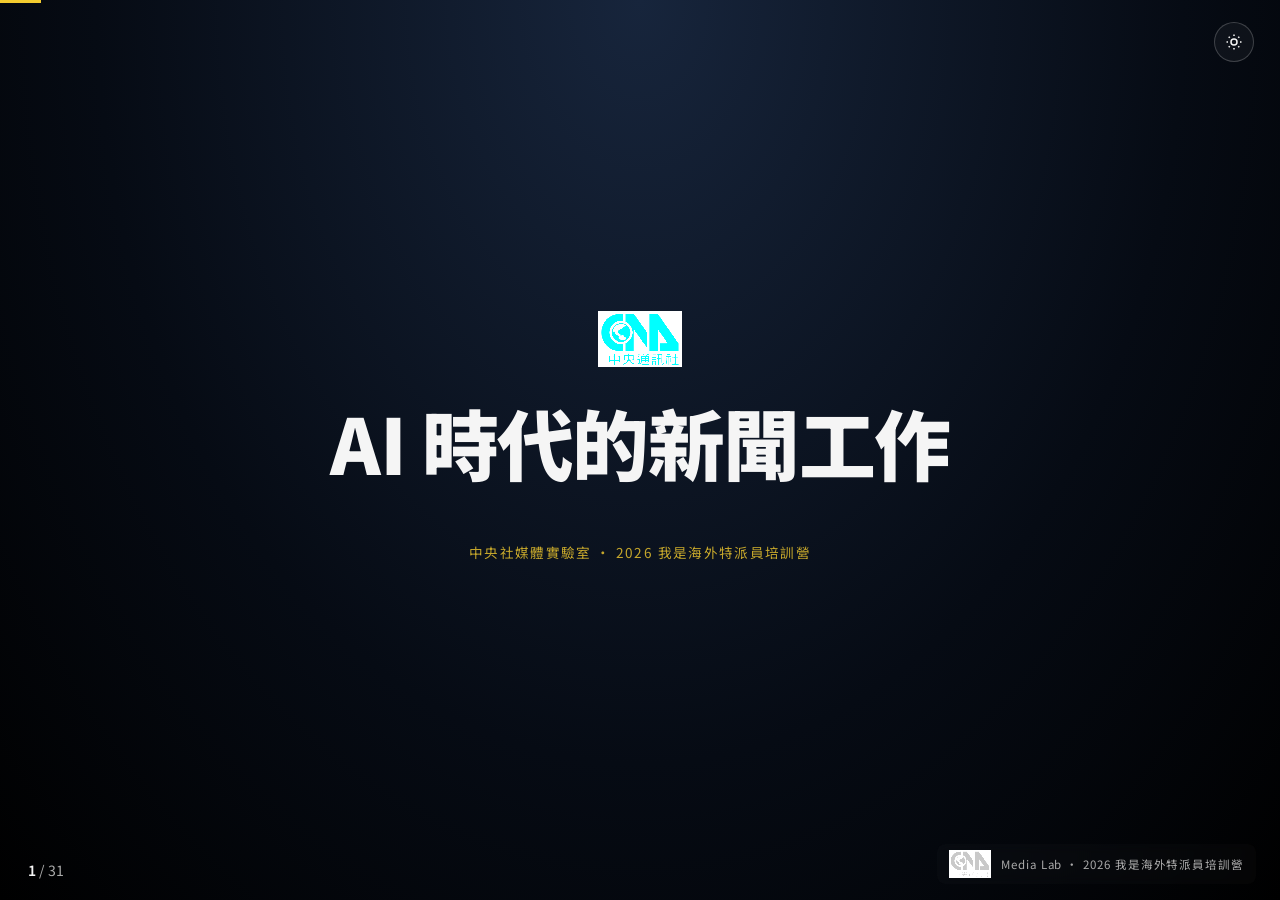
==== commit ed74bd15: "Update presentation.html" ====
--- a/presentation.html
+++ b/presentation.html
@@ -3,7 +3,7 @@
 <head>
 <meta charset="UTF-8">
 <meta name="viewport" content="width=device-width, initial-scale=1, viewport-fit=cover">
-<title>AI 時代的新聞工作 · 2026 海外特派員營</title>
+<title>AI 時代的新聞工作 · 2026 我是海外特派員培訓營</title>
 <link rel="preconnect" href="https://fonts.googleapis.com">
 <link rel="preconnect" href="https://fonts.gstatic.com" crossorigin>
 <link href="https://fonts.googleapis.com/css2?family=Noto+Sans+TC:wght@400;500;700;900&display=swap" rel="stylesheet">
@@ -32,7 +32,7 @@
 
   /* brand + theme toggle */
   .brand { position:fixed; bottom:16px; right:24px; z-index:100; display:flex; align-items:center; gap:10px;
-    padding:6px 12px; border-radius:8px; background:rgba(255,255,255,0.04); backdrop-filter:blur(6px); }
+    padding:6px 12px; border-radius:8px; background:rgba(255,255,255,0.02); backdrop-filter:blur(6px); }
   .brand img { height:28px; width:auto; display:block; filter:brightness(8) saturate(0); }
   .brand span { font-size:0.72rem; letter-spacing:0.08em; color:var(--fg-dim); }
   .theme-toggle { position:fixed; top:22px; right:26px; z-index:100; width:40px; height:40px;
@@ -202,7 +202,7 @@
 
 <div class="brand">
   <img src="[data-uri]" alt="CNA">
-  <span>Media Lab · 2026 海外特派員營</span>
+  <span>Media Lab · 2026 我是海外特派員培訓營</span>
 </div>
 
 <button class="theme-toggle" id="themeToggle" title="切換深/淺色模式">
@@ -215,7 +215,7 @@
 <section class="slide s-title" data-idx="0">
   <div class="brand-mark"><img src="[data-uri]" alt="CNA"></div>
   <h1>AI 時代的新聞工作</h1>
-  <div class="tag">中央社媒體實驗室 · 2026 海外特派員營</div>
+  <div class="tag">中央社媒體實驗室  · 2026 我是海外特派員培訓營</div>
 </section>
 <section class="slide s-video-hero" data-idx="1">
   <h2>特別來賓</h2>
@@ -340,8 +340,8 @@
   <figure><img src="./assets/cna-mcp.png" alt=""></figure>
   <p class="caption">在 Claude、ChatGPT 就能問中央社</p>
 </section>
-<section class="slide s-bigq" data-idx="27">
-  <figure class="bg"><img src="./assets/AI_combo.png" alt=""></figure>
+<section class="slide s-divider" data-idx="27">
+  <figure><img src="./assets/AI_combo.png" alt=""></figure>
   <div class="overlay">
     <div class="eyebrow">結 語</div>
     <h2>民主社會可以沒有新聞嗎？</h2>
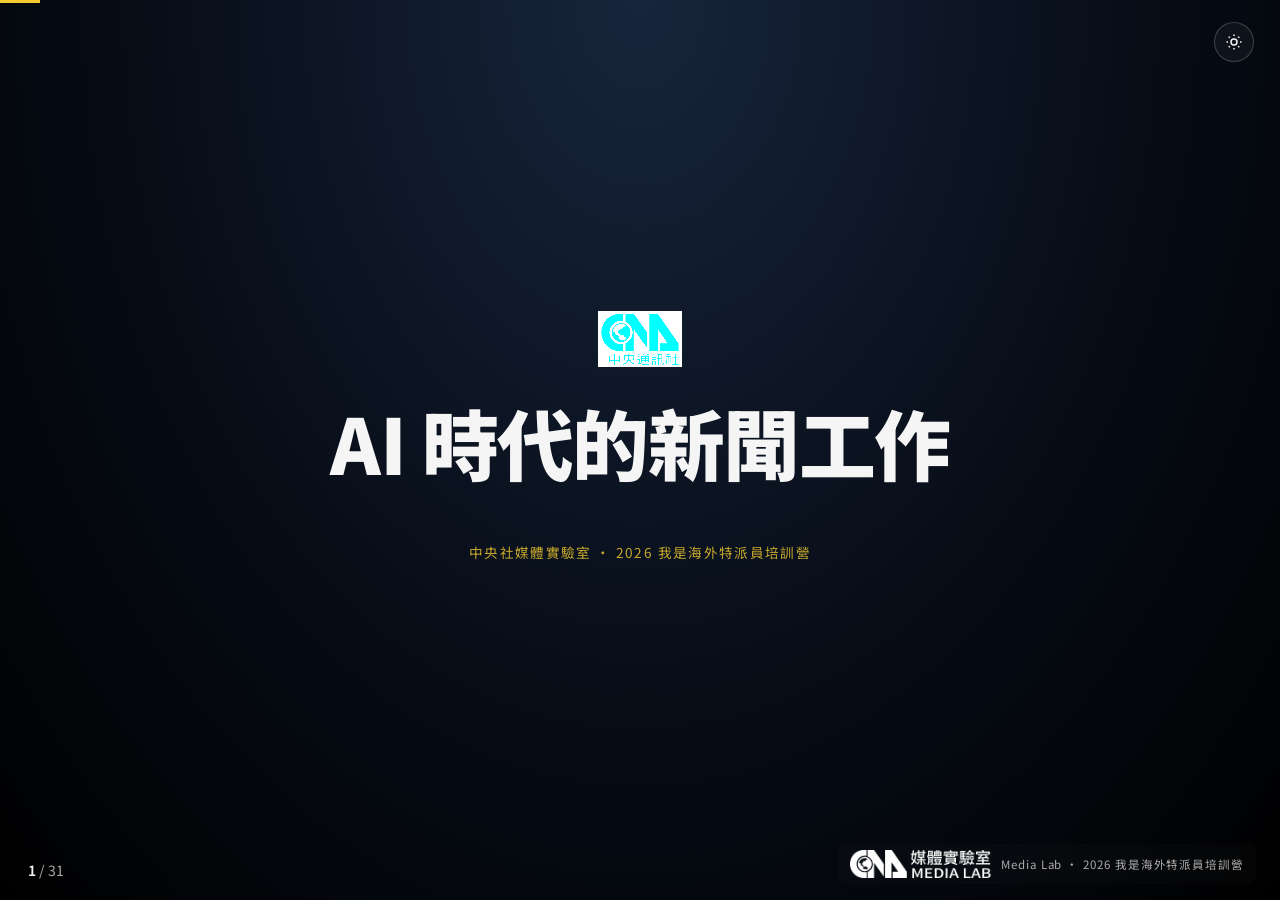
==== commit e76825ae: "Update presentation.html" ====
--- a/presentation.html
+++ b/presentation.html
@@ -201,7 +201,7 @@
 <body>
 
 <div class="brand">
-  <img src="[data-uri]" alt="CNA">
+  <img data-v-593fd096="" width="161" src="[data-uri]" alt="CNA">
   <span>Media Lab · 2026 我是海外特派員培訓營</span>
 </div>
 
@@ -252,7 +252,7 @@
   <p class="para">談談古老的這個字 literacy。本來是在講國家的人識不識「字」，因為識字，整體素質、國力才能提升。<br><br>現代已擴展為獲取、理解、創造與傳達資訊的綜合能力，包含電腦素養、金融知識、媒體識讀等專業技能。它是個人賦權、終身學習及融入社會的關鍵基礎。</p>
 </section>
 <section class="slide s-image" data-idx="9">
-  <h2>這張照片哪裡怪 1？</h2>
+  <h2>這張照片哪裡怪？</h2>
   <figure><img src="./assets/a_younger_president_in_the_white_house_oval_office_2024.png" alt=""></figure>
   <p class="caption">這張照片哪裡怪 1</p>
 </section>
@@ -262,13 +262,13 @@
   <p class="caption">這張照片哪裡怪 2</p>
 </section>
 <section class="slide s-img-ctx" data-idx="11">
-  <h2>這張照片哪裡怪 2？</h2>
-  <p class="context">凱特王妃術後首張官方照疑遭修改 美聯路透法新等多家媒體撤稿。<br>意在平息公眾對凱特健康情形臆測的照片卻引來更多傳言和紛擾......美聯社、路透社、法新社等國際通訊社，以及Getty、Shutterstock等圖庫公司陸續撤回照片，並通知客戶停止使用。撤圖的主要原因是照片修改幅度過大、有經數位技術改造的痕跡。未有跡象顯示照片為偽造。</p>
+  <h2>凱特王妃術後首張官方照疑遭修改 美聯路透法新等多家媒體撤稿。</h2>
+  <p class="context">意在平息公眾對凱特健康情形臆測的照片卻引來更多傳言和紛擾......美聯社、路透社、法新社等國際通訊社，以及Getty、Shutterstock等圖庫公司陸續撤回照片，並通知客戶停止使用。撤圖的主要原因是照片修改幅度過大、有經數位技術改造的痕跡。未有跡象顯示照片為偽造。</p>
   <figure><img src="./assets/kate1.png" alt=""></figure>
-  <p class="caption">這張照片哪裡怪 3</p>
+  <p class="caption">弄巧成拙了？</p>
 </section>
 <section class="slide s-image" data-idx="12">
-  <h2>這張照片哪裡怪 2？</h2>
+  <h2>破解</h2>
   <figure><img src="./assets/kate2.jpg" alt=""></figure>
   <p class="caption">你不說我真不知道</p>
 </section>
@@ -337,16 +337,18 @@
 </section>
 <section class="slide s-image" data-idx="26">
   <h2>零點擊時代的新聞會是怎麼樣 3</h2>
-  <figure><img src="./assets/cna-mcp.png" alt=""></figure>
+  <figure><img src="./assets/claude-cnamcp-timeline.mp4" alt=""></figure>
   <p class="caption">在 Claude、ChatGPT 就能問中央社</p>
 </section>
+
+<section class="slide s-divider" data-idx="20">
+  <div class="divider-num">Part 4</div>
+  <h2 class="divider-title">結 語</h2>
+</section>
 <section class="slide s-divider" data-idx="27">
+  <h2>民主社會可以沒有新聞嗎？</h2>
   <figure><img src="./assets/AI_combo.png" alt=""></figure>
-  <div class="overlay">
-    <div class="eyebrow">結 語</div>
-    <h2>民主社會可以沒有新聞嗎？</h2>
-    <p class="caption">記者在現場</p>
-  </div>
+  <p class="caption">記者在現場</p>
 </section>
 <section class="slide s-img-lead" data-idx="28">
   <h2>學習在 AI 時代，你的準備是什麼？</h2>
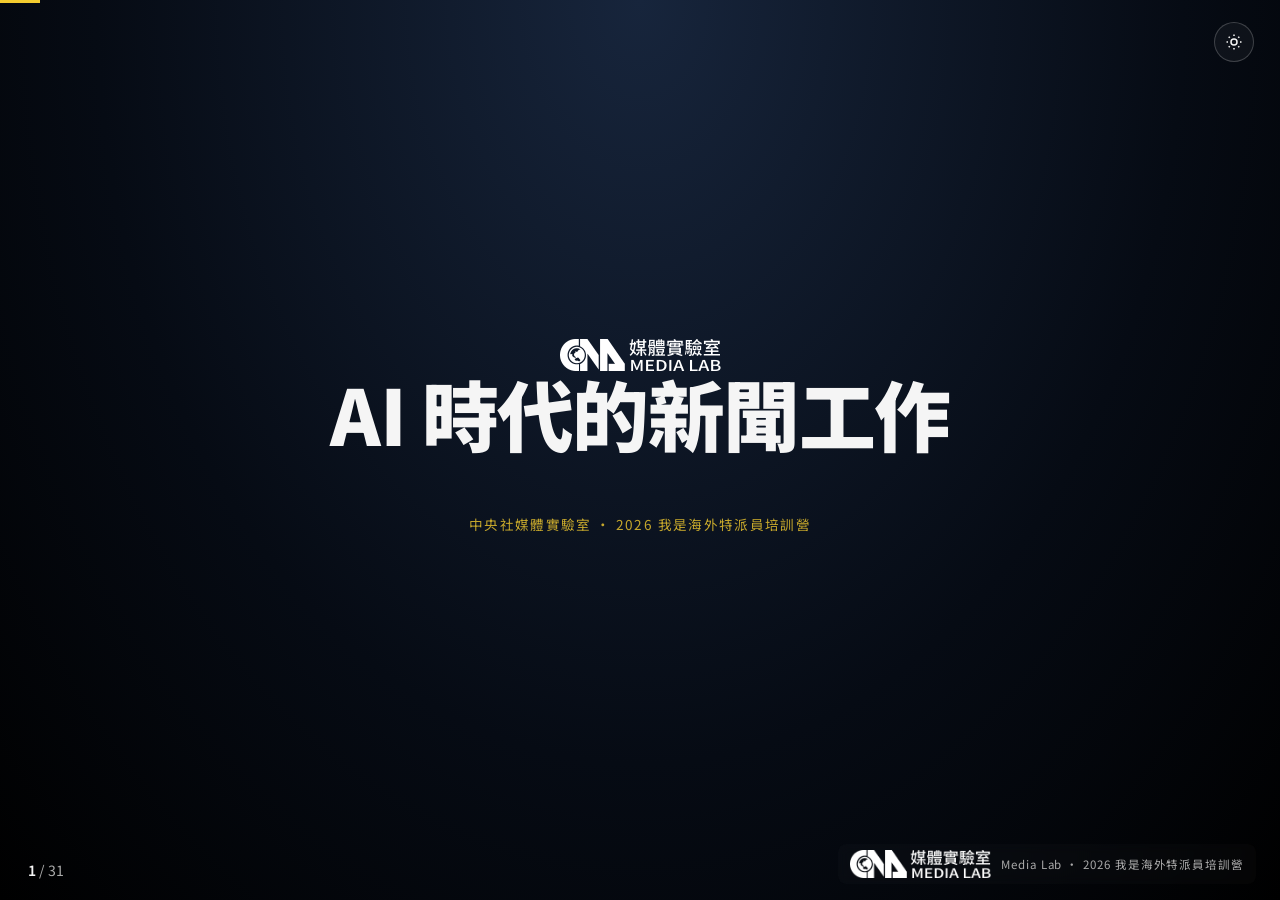
==== commit 8d817411: "Update presentation.html with new brand mark image and layout adjustments for improved visual consis" ====
--- a/presentation.html
+++ b/presentation.html
@@ -213,7 +213,7 @@
 
 <main id="deck">
 <section class="slide s-title" data-idx="0">
-  <div class="brand-mark"><img src="[data-uri]" alt="CNA"></div>
+  <img data-v-593fd096="" width="161" src="[data-uri]" alt="CNA">
   <h1>AI 時代的新聞工作</h1>
   <div class="tag">中央社媒體實驗室  · 2026 我是海外特派員培訓營</div>
 </section>
@@ -257,7 +257,7 @@
   <p class="caption">這張照片哪裡怪 1</p>
 </section>
 <section class="slide s-image" data-idx="10">
-  <h2>這張照片哪裡怪 2026？</h2>
+  <h2>2026了，比較不怪嗎？</h2>
   <figure><img src="./assets/a_younger_president_in_the_white_house_oval_office_2026.png" alt=""></figure>
   <p class="caption">這張照片哪裡怪 2</p>
 </section>
@@ -311,7 +311,6 @@
   <h2 class="divider-title">中央社媒體實驗室的 AI 應用</h2>
 </section>
 <section class="slide s-paragraph" data-idx="21">
-  
   <p class="para">比賽就是這樣的 好像跑步游泳一樣 還不是你做什麼他就做什麼<br><br>但全球華文媒體有用過飛鴿傳書又有用過AI的，只有中央社</p>
 </section>
 <section class="slide s-video ctx" data-idx="22">
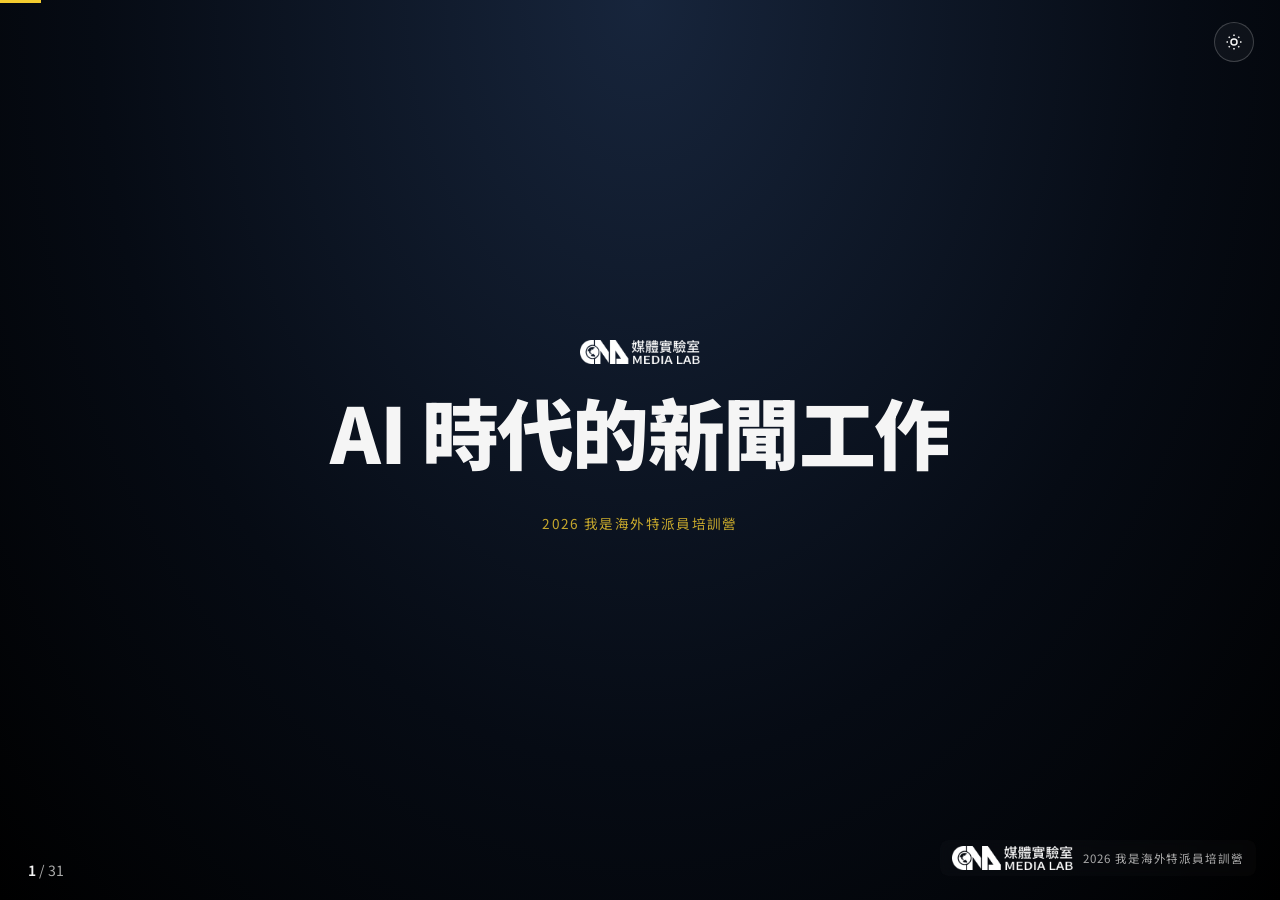
==== commit f99d242b: "Refine layout and typography in presentation.html for improved readability and visual appeal. Adjust" ====
--- a/presentation.html
+++ b/presentation.html
@@ -31,9 +31,9 @@
   @keyframes bob { 0%,100% { transform:translate(-50%, 0); } 50% { transform:translate(-50%, 5px); } }
 
   /* brand + theme toggle */
-  .brand { position:fixed; bottom:16px; right:24px; z-index:100; display:flex; align-items:center; gap:10px;
+  .brand { position:fixed; bottom:24px; right:24px; z-index:100; display:flex; align-items:center; gap:10px;
     padding:6px 12px; border-radius:8px; background:rgba(255,255,255,0.02); backdrop-filter:blur(6px); }
-  .brand img { height:28px; width:auto; display:block; filter:brightness(8) saturate(0); }
+  .brand img { height:24px; width:auto; display:block; filter:brightness(8) saturate(0); }
   .brand span { font-size:0.72rem; letter-spacing:0.08em; color:var(--fg-dim); }
   .theme-toggle { position:fixed; top:22px; right:26px; z-index:100; width:40px; height:40px;
     border-radius:50%; border:1px solid rgba(255,255,255,0.2); background:rgba(255,255,255,0.04);
@@ -66,19 +66,19 @@
 
   /* typography */
   .slide h1 { font-size:clamp(2.4rem, 6vw, 5rem); font-weight:900; line-height:1.1;
-    margin:0 0 18px; letter-spacing:-0.02em; }
+    margin:0 auto; letter-spacing:-0.02em; }
   .slide h2 { font-size:clamp(1.5rem, 2.8vw, 2.4rem); font-weight:800; line-height:1.2;
-    margin:0 0 18px; letter-spacing:-0.01em; }
+    margin: 50px auto; letter-spacing:-0.01em; }
   .slide .tag { margin-top:40px; font-size:0.85rem; letter-spacing:0.1em;
     color:var(--accent); text-transform:uppercase; opacity:0.8; }
   .slide .body { font-size:clamp(1rem, 1.4vw, 1.2rem); line-height:1.7;
-    max-width:60ch; margin-top:12px; color:var(--fg); }
+    max-width:60ch; margin-top:24px; color:var(--fg); }
   .slide .caption { font-size:clamp(0.95rem, 1.3vw, 1.15rem); color:var(--fg-dim);
     margin-top:18px; max-width:60ch; text-align:center; }
   .slide .context { font-size:clamp(0.95rem, 1.2vw, 1.1rem); color:var(--fg-dim);
-    line-height:1.7; max-width:64ch; margin:0 0 18px; }
+    line-height:1.7; max-width:64ch; margin: 10px auto; }
   .slide .lead { font-size:clamp(1.05rem, 1.4vw, 1.3rem); color:var(--fg); line-height:1.6;
-    max-width:44ch; margin:0 0 18px; font-weight:500; }
+    max-width:44ch; margin:0 auto; font-weight:500; }
 
   /* title */
   .s-title { background:radial-gradient(ellipse at top, #17253c 0%, #060b14 60%, #000 100%); text-align:center; }
@@ -96,8 +96,8 @@
 
   /* paragraph */
   .s-paragraph { justify-content:center; align-items:flex-start; padding:8vh 12vw; }
-  .s-paragraph h2 { margin-bottom:22px; }
-  .para { font-size:clamp(1.05rem, 1.5vw, 1.4rem); line-height:1.8; max-width:60ch; color:var(--fg); margin:0; }
+  .s-paragraph h2 { margin-bottom:20px; }
+  .para { font-size:clamp(1.05rem, 1.5vw, 1.4rem); line-height:1.8; max-width:60ch; color:var(--fg); margin:0 auto; }
 
   /* long numbered list */
   .s-longlist { justify-content:flex-start; padding-top:6vh; padding-left:8vw; padding-right:8vw; }
@@ -201,8 +201,8 @@
 <body>
 
 <div class="brand">
-  <img data-v-593fd096="" width="161" src="[data-uri]" alt="CNA">
-  <span>Media Lab · 2026 我是海外特派員培訓營</span>
+  <img data-v-593fd096="" width="80" src="[data-uri]" alt="CNA">
+  <span>2026 我是海外特派員培訓營</span>
 </div>
 
 <button class="theme-toggle" id="themeToggle" title="切換深/淺色模式">
@@ -213,9 +213,9 @@
 
 <main id="deck">
 <section class="slide s-title" data-idx="0">
-  <img data-v-593fd096="" width="161" src="[data-uri]" alt="CNA">
+  <img data-v-593fd096="" style="margin-bottom: 25px; width: 120px" src="[data-uri]" alt="CNA">
   <h1>AI 時代的新聞工作</h1>
-  <div class="tag">中央社媒體實驗室  · 2026 我是海外特派員培訓營</div>
+  <div class="tag">2026 我是海外特派員培訓營</div>
 </section>
 <section class="slide s-video-hero" data-idx="1">
   <h2>特別來賓</h2>
@@ -262,7 +262,7 @@
   <p class="caption">這張照片哪裡怪 2</p>
 </section>
 <section class="slide s-img-ctx" data-idx="11">
-  <h2>凱特王妃術後首張官方照疑遭修改 美聯路透法新等多家媒體撤稿。</h2>
+  <h2>凱特王妃術後首張官方照疑遭修改 美聯路透法新等多家媒體撤稿</h2>
   <p class="context">意在平息公眾對凱特健康情形臆測的照片卻引來更多傳言和紛擾......美聯社、路透社、法新社等國際通訊社，以及Getty、Shutterstock等圖庫公司陸續撤回照片，並通知客戶停止使用。撤圖的主要原因是照片修改幅度過大、有經數位技術改造的痕跡。未有跡象顯示照片為偽造。</p>
   <figure><img src="./assets/kate1.png" alt=""></figure>
   <p class="caption">弄巧成拙了？</p>
@@ -309,8 +309,6 @@
 <section class="slide s-divider" data-idx="20">
   <div class="divider-num">Part 4</div>
   <h2 class="divider-title">中央社媒體實驗室的 AI 應用</h2>
-</section>
-<section class="slide s-paragraph" data-idx="21">
   <p class="para">比賽就是這樣的 好像跑步游泳一樣 還不是你做什麼他就做什麼<br><br>但全球華文媒體有用過飛鴿傳書又有用過AI的，只有中央社</p>
 </section>
 <section class="slide s-video ctx" data-idx="22">
@@ -334,9 +332,9 @@
   <figure><video src="./assets/AskCNA.mov" controls preload="metadata" playsinline></video></figure>
   <p class="caption">Ask CNA</p>
 </section>
-<section class="slide s-image" data-idx="26">
+<section class="slide s-video" data-idx="26">
   <h2>零點擊時代的新聞會是怎麼樣 3</h2>
-  <figure><img src="./assets/claude-cnamcp-timeline.mp4" alt=""></figure>
+  <figure><video src="./assets/claude-cnamcp-timeline.mp4" controls preload="metadata" playsinline></video></figure>
   <p class="caption">在 Claude、ChatGPT 就能問中央社</p>
 </section>
 
